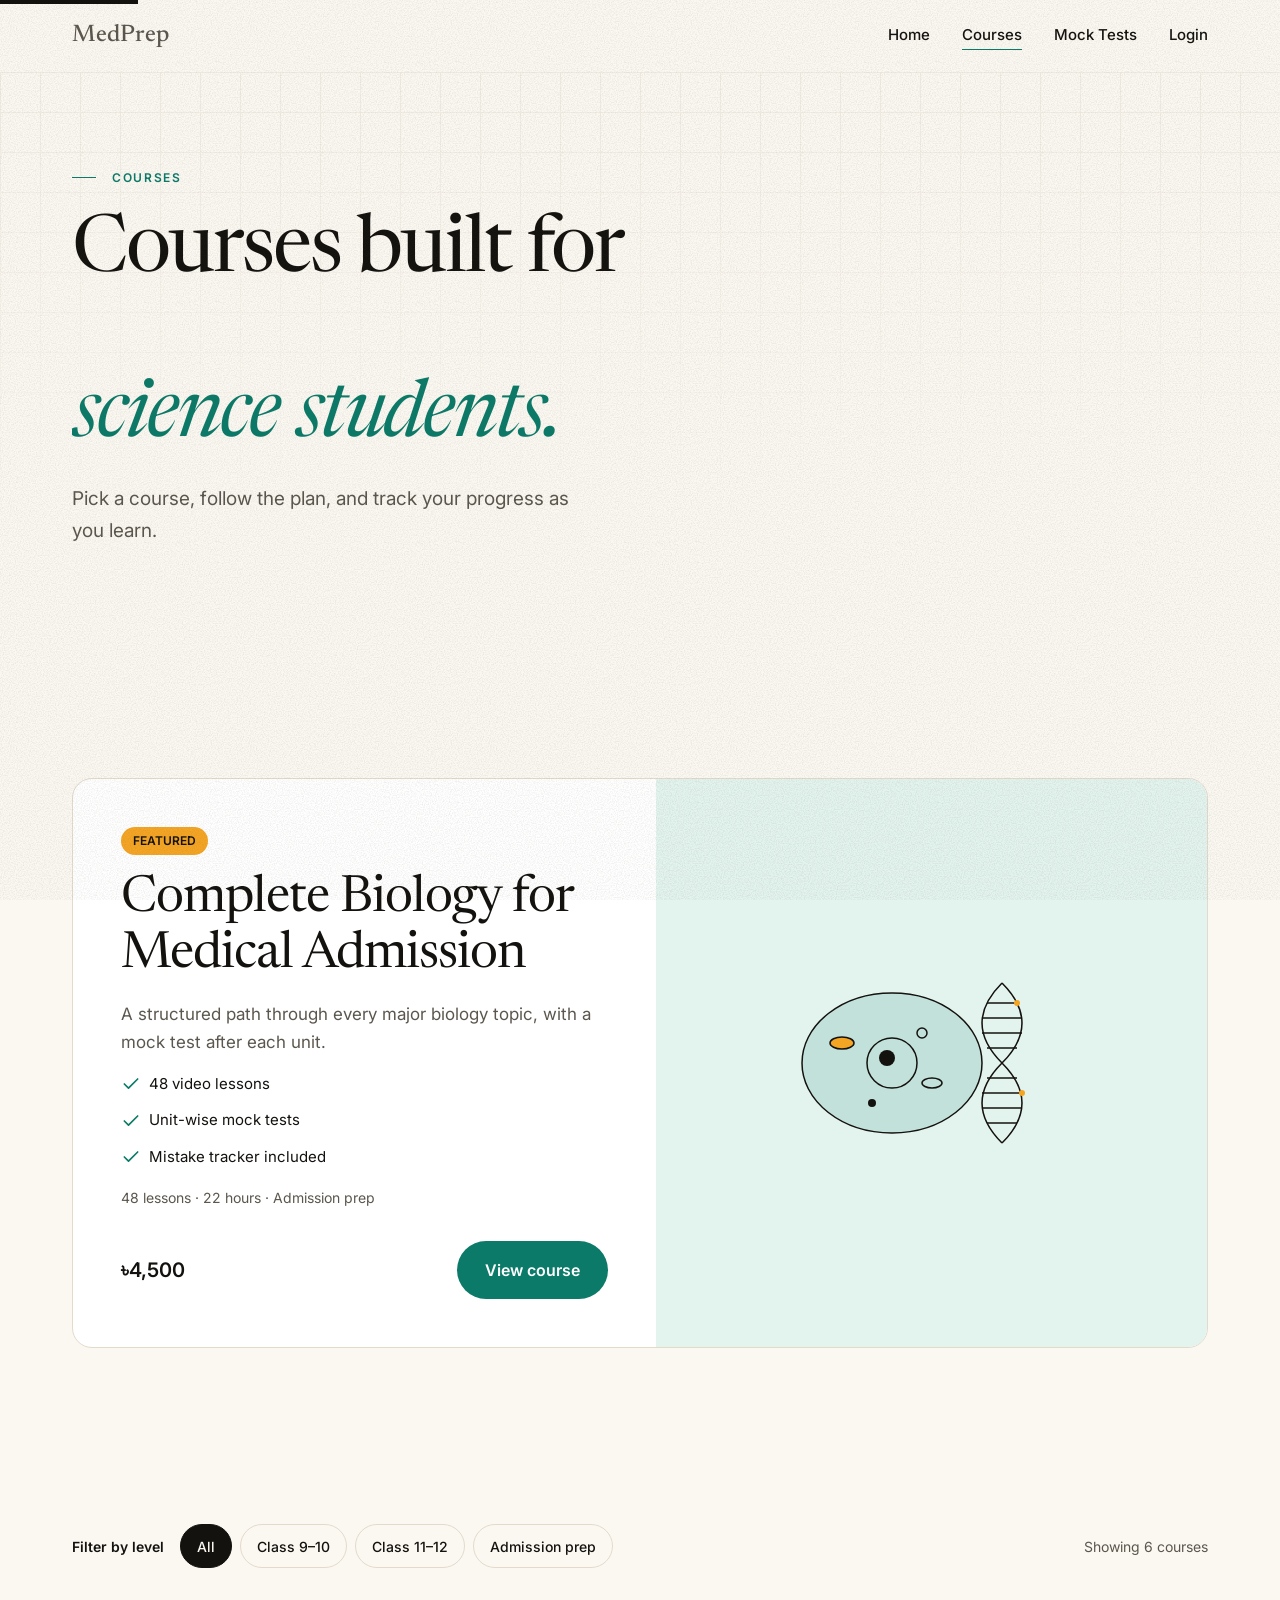
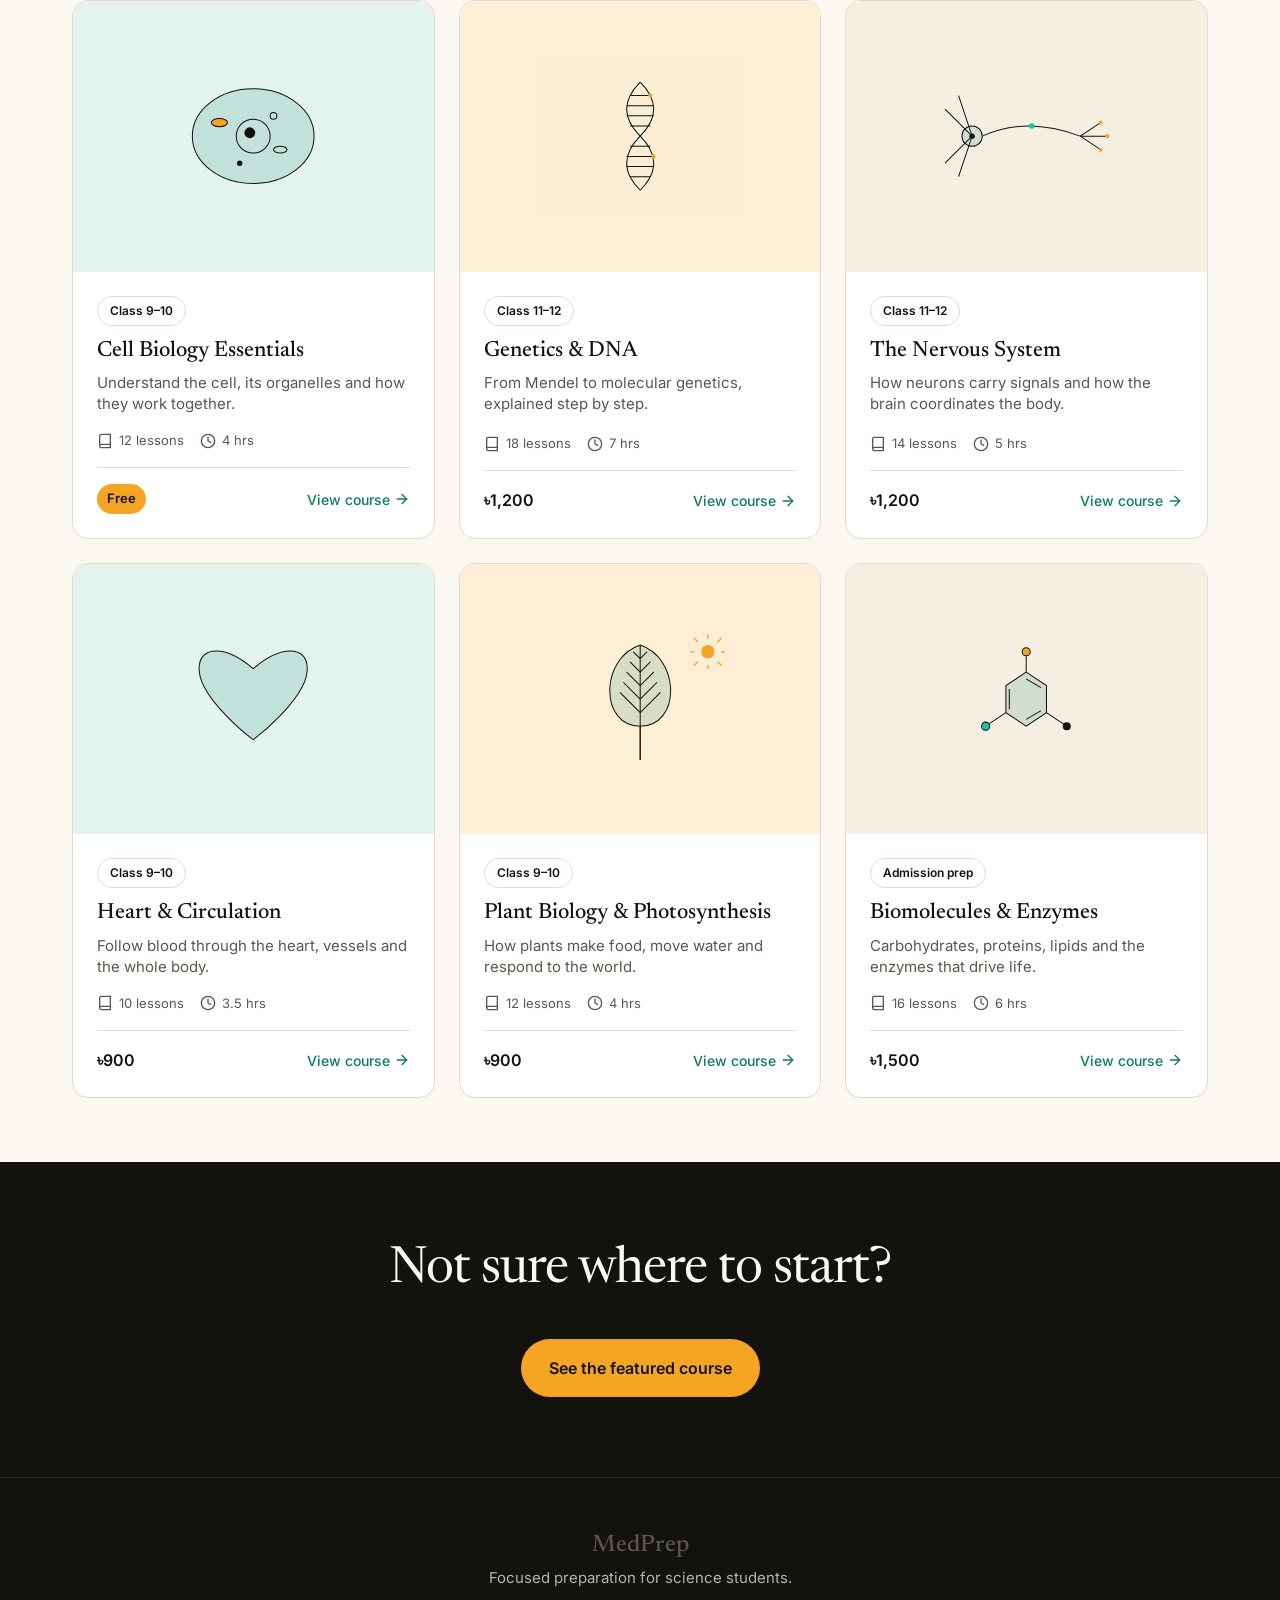
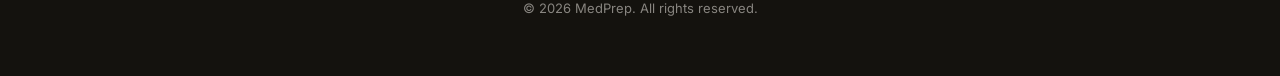
==== courses.html @ 5b4a0140 "Add courses.html with filtering and animated SVGs - Created `courses.html` following the design syst" ====
<!DOCTYPE html>
<html lang="en">
<head>
  <meta charset="UTF-8">
  <meta name="viewport" content="width=device-width, initial-scale=1.0">
  <meta name="theme-color" content="#FBF8F2">
  <title>MedPrep - Courses</title>

  <!-- Preconnect to Google Fonts -->
  <link rel="preconnect" href="https://fonts.googleapis.com">
  <link rel="preconnect" href="https://fonts.gstatic.com" crossorigin>
  <link href="https://fonts.googleapis.com/css2?family=Inter:wght@400;500;600&family=Newsreader:ital,opsz,wght@0,6..72,400;0,6..72,500;1,6..72,400;1,6..72,500&display=swap" rel="stylesheet">

  <link rel="stylesheet" href="style.css">
</head>
<body>
  <!-- Skip to content -->
  <a href="#main-content" class="skip-link">Skip to content</a>

  <!-- Header -->
  <header id="main-header">
    <div class="container header-inner">
      <a href="index.html" class="wordmark" style="text-decoration: none; color: inherit;">MedPrep</a>

      <!-- Mobile menu toggle -->
      <button class="menu-toggle" aria-expanded="false" aria-controls="main-nav" aria-label="Toggle menu">
        <svg xmlns="http://www.w3.org/2000/svg" width="24" height="24" viewBox="0 0 24 24" fill="none" stroke="currentColor" stroke-width="2" stroke-linecap="round" stroke-linejoin="round">
          <line x1="3" y1="12" x2="21" y2="12"></line>
          <line x1="3" y1="6" x2="21" y2="6"></line>
          <line x1="3" y1="18" x2="21" y2="18"></line>
        </svg>
      </button>

      <!-- Navigation -->
      <nav id="main-nav" aria-label="Main Navigation">
        <ul class="nav-links">
          <li><a href="index.html">Home</a></li>
          <li><a href="courses.html" aria-current="page">Courses</a></li>
          <li><a href="#">Mock Tests</a></li>
          <li><a href="#">Login</a></li>
        </ul>
      </nav>
    </div>
  </header>

  <!-- Main Content -->
  <main id="main-content">
    <!-- Page Intro -->
    <section class="page-hero" aria-labelledby="hero-heading">
      <div class="hero-bg" aria-hidden="true"></div>
      <div class="container hero-grid">
        <div class="hero-content">
          <div class="eyebrow hero-fade">Courses</div>
          <h1 id="hero-heading">
            <span class="h1-line-wrapper"><span class="h1-line">Courses built for</span></span><br>
            <span class="h1-line-wrapper">
              <span class="h1-line" style="position: relative;">
                <em>science students.</em>
              </span>
            </span>
          </h1>
          <p class="hero-subline hero-fade" style="max-width: 520px;">
            Pick a course, follow the plan, and track your progress as you learn.
          </p>
        </div>
      </div>
    </section>

    <!-- Featured Course -->
    <section id="featured" aria-labelledby="featured-heading">
      <div class="container reveal" style="--d: 1;">
        <div class="featured-card">
          <div class="featured-text">
            <div class="featured-pill">Featured</div>
            <h2 id="featured-heading">Complete Biology for Medical Admission</h2>
            <p>A structured path through every major biology topic, with a mock test after each unit.</p>
            <ul class="featured-checks">
              <li>
                <svg viewBox="0 0 24 24" fill="none" stroke="currentColor" stroke-width="2" stroke-linecap="round" stroke-linejoin="round" aria-hidden="true"><polyline points="20 6 9 17 4 12"></polyline></svg>
                48 video lessons
              </li>
              <li>
                <svg viewBox="0 0 24 24" fill="none" stroke="currentColor" stroke-width="2" stroke-linecap="round" stroke-linejoin="round" aria-hidden="true"><polyline points="20 6 9 17 4 12"></polyline></svg>
                Unit-wise mock tests
              </li>
              <li>
                <svg viewBox="0 0 24 24" fill="none" stroke="currentColor" stroke-width="2" stroke-linecap="round" stroke-linejoin="round" aria-hidden="true"><polyline points="20 6 9 17 4 12"></polyline></svg>
                Mistake tracker included
              </li>
            </ul>
            <div class="meta-row">48 lessons · 22 hours · Admission prep</div>
            <div class="featured-footer">
              <div class="price">৳4,500</div>
              <a href="#" class="btn btn-primary">View course</a>
            </div>
          </div>
          <div class="featured-illustration" style="background-color: var(--tint-teal);" aria-hidden="true">
            <svg viewBox="0 0 320 240" xmlns="http://www.w3.org/2000/svg" class="ill-featured">
              <!-- Cell (left side) -->
              <g transform="translate(-40, 0)">
                <ellipse cx="160" cy="120" rx="90" ry="70" fill="var(--accent)" fill-opacity="0.15" stroke="var(--ink)" stroke-width="1.5" />
                <circle cx="160" cy="120" r="25" fill="none" stroke="var(--ink)" stroke-width="1.5" />
                <circle cx="155" cy="115" r="8" fill="var(--ink)" />
                <ellipse cx="110" cy="100" rx="12" ry="6" fill="var(--highlight)" stroke="var(--ink)" stroke-width="1.5" class="anim-drift" style="animation-delay: 0s;" />
                <ellipse cx="200" cy="140" rx="10" ry="5" fill="none" stroke="var(--ink)" stroke-width="1.5" class="anim-drift" style="animation-delay: -2s;" />
                <circle cx="140" cy="160" r="4" fill="var(--ink)" class="anim-drift" style="animation-delay: -4s;" />
                <circle cx="190" cy="90" r="5" fill="none" stroke="var(--ink)" stroke-width="1.5" class="anim-drift" style="animation-delay: -1s;" />
              </g>
              <!-- DNA (right side) -->
              <g transform="translate(70, 0)" class="anim-float">
                <path d="M160 40 Q200 80 160 120 T160 200" fill="none" stroke="var(--ink)" stroke-width="1.5" />
                <path d="M160 40 Q120 80 160 120 T160 200" fill="none" stroke="var(--ink)" stroke-width="1.5" />
                <line x1="145" y1="60" x2="175" y2="60" stroke="var(--ink)" stroke-width="1.5" />
                <line x1="140" y1="75" x2="180" y2="75" stroke="var(--ink)" stroke-width="1.5" />
                <line x1="140" y1="90" x2="180" y2="90" stroke="var(--ink)" stroke-width="1.5" />
                <line x1="145" y1="105" x2="175" y2="105" stroke="var(--ink)" stroke-width="1.5" />
                <line x1="145" y1="135" x2="175" y2="135" stroke="var(--ink)" stroke-width="1.5" />
                <line x1="140" y1="150" x2="180" y2="150" stroke="var(--ink)" stroke-width="1.5" />
                <line x1="140" y1="165" x2="180" y2="165" stroke="var(--ink)" stroke-width="1.5" />
                <line x1="145" y1="180" x2="175" y2="180" stroke="var(--ink)" stroke-width="1.5" />
                <circle cx="175" cy="60" r="3" fill="var(--highlight)" />
                <circle cx="180" cy="150" r="3" fill="var(--highlight)" />
              </g>
            </svg>
          </div>
        </div>
      </div>
    </section>

    <!-- Courses List Section -->
    <section class="courses-list">
      <div class="container">
        <div class="filter-row">
          <span class="filter-label" id="filter-label">Filter by level</span>
          <div class="filter-chips" role="group" aria-labelledby="filter-label">
            <button type="button" class="chip" aria-pressed="true" data-filter="all">All</button>
            <button type="button" class="chip" aria-pressed="false" data-filter="Class 9–10">Class 9–10</button>
            <button type="button" class="chip" aria-pressed="false" data-filter="Class 11–12">Class 11–12</button>
            <button type="button" class="chip" aria-pressed="false" data-filter="Admission prep">Admission prep</button>
          </div>
          <div class="filter-count" aria-live="polite">Showing 6 courses</div>
        </div>

        <div class="course-grid">
          <!-- Card 1 -->
          <article class="course-card reveal" style="--d: 1;" data-level="Class 9–10">
            <div class="card-thumb" style="background-color: var(--tint-teal);" aria-hidden="true">
              <svg viewBox="0 0 320 240" xmlns="http://www.w3.org/2000/svg">
                <ellipse cx="160" cy="120" rx="90" ry="70" fill="var(--accent)" fill-opacity="0.15" stroke="var(--ink)" stroke-width="1.5" />
                <circle cx="160" cy="120" r="25" fill="none" stroke="var(--ink)" stroke-width="1.5" />
                <circle cx="155" cy="115" r="8" fill="var(--ink)" />
                <ellipse cx="110" cy="100" rx="12" ry="6" fill="var(--highlight)" stroke="var(--ink)" stroke-width="1.5" class="anim-drift" style="animation-delay: 0s;" />
                <ellipse cx="200" cy="140" rx="10" ry="5" fill="none" stroke="var(--ink)" stroke-width="1.5" class="anim-drift" style="animation-delay: -2s;" />
                <circle cx="140" cy="160" r="4" fill="var(--ink)" class="anim-drift" style="animation-delay: -4s;" />
                <circle cx="190" cy="90" r="5" fill="none" stroke="var(--ink)" stroke-width="1.5" class="anim-drift" style="animation-delay: -1s;" />
              </svg>
            </div>
            <div class="card-content">
              <span class="card-pill">Class 9–10</span>
              <h3 class="card-title"><a href="#" class="stretched-link">Cell Biology Essentials</a></h3>
              <p class="card-desc">Understand the cell, its organelles and how they work together.</p>
              <div class="card-meta">
                <span class="meta-item"><svg width="16" height="16" viewBox="0 0 24 24" fill="none" stroke="currentColor" stroke-width="2" stroke-linecap="round" stroke-linejoin="round"><path d="M4 19.5v-15A2.5 2.5 0 0 1 6.5 2H20v20H6.5a2.5 2.5 0 0 1 0-5H20"/></svg> 12 lessons</span>
                <span class="meta-item"><svg width="16" height="16" viewBox="0 0 24 24" fill="none" stroke="currentColor" stroke-width="2" stroke-linecap="round" stroke-linejoin="round"><circle cx="12" cy="12" r="10"/><polyline points="12 6 12 12 16 14"/></svg> 4 hrs</span>
              </div>
              <div class="card-footer">
                <!-- Prices placeholder -->
                <span class="price-pill">Free</span>
                <span class="view-link">View course <svg width="16" height="16" viewBox="0 0 24 24" fill="none" stroke="currentColor" stroke-width="2" stroke-linecap="round" stroke-linejoin="round"><line x1="5" y1="12" x2="19" y2="12"/><polyline points="12 5 19 12 12 19"/></svg></span>
              </div>
            </div>
          </article>

          <!-- Card 2 -->
          <article class="course-card reveal" style="--d: 2;" data-level="Class 11–12">
            <div class="card-thumb" style="background-color: var(--tint-amber);" aria-hidden="true">
              <svg viewBox="0 0 320 240" xmlns="http://www.w3.org/2000/svg" class="anim-float">
                <path d="M160 40 Q200 80 160 120 T160 200" fill="none" stroke="var(--ink)" stroke-width="1.5" />
                <path d="M160 40 Q120 80 160 120 T160 200" fill="none" stroke="var(--ink)" stroke-width="1.5" />
                <line x1="145" y1="60" x2="175" y2="60" stroke="var(--ink)" stroke-width="1.5" />
                <line x1="140" y1="75" x2="180" y2="75" stroke="var(--ink)" stroke-width="1.5" />
                <line x1="140" y1="90" x2="180" y2="90" stroke="var(--ink)" stroke-width="1.5" />
                <line x1="145" y1="105" x2="175" y2="105" stroke="var(--ink)" stroke-width="1.5" />
                <line x1="145" y1="135" x2="175" y2="135" stroke="var(--ink)" stroke-width="1.5" />
                <line x1="140" y1="150" x2="180" y2="150" stroke="var(--ink)" stroke-width="1.5" />
                <line x1="140" y1="165" x2="180" y2="165" stroke="var(--ink)" stroke-width="1.5" />
                <line x1="145" y1="180" x2="175" y2="180" stroke="var(--ink)" stroke-width="1.5" />
                <circle cx="175" cy="60" r="3" fill="var(--highlight)" />
                <circle cx="180" cy="150" r="3" fill="var(--highlight)" />
                <rect x="0" y="0" width="320" height="240" fill="var(--accent)" fill-opacity="0.15" style="mix-blend-mode: overlay;"/>
              </svg>
            </div>
            <div class="card-content">
              <span class="card-pill">Class 11–12</span>
              <h3 class="card-title"><a href="#" class="stretched-link">Genetics & DNA</a></h3>
              <p class="card-desc">From Mendel to molecular genetics, explained step by step.</p>
              <div class="card-meta">
                <span class="meta-item"><svg width="16" height="16" viewBox="0 0 24 24" fill="none" stroke="currentColor" stroke-width="2" stroke-linecap="round" stroke-linejoin="round"><path d="M4 19.5v-15A2.5 2.5 0 0 1 6.5 2H20v20H6.5a2.5 2.5 0 0 1 0-5H20"/></svg> 18 lessons</span>
                <span class="meta-item"><svg width="16" height="16" viewBox="0 0 24 24" fill="none" stroke="currentColor" stroke-width="2" stroke-linecap="round" stroke-linejoin="round"><circle cx="12" cy="12" r="10"/><polyline points="12 6 12 12 16 14"/></svg> 7 hrs</span>
              </div>
              <div class="card-footer">
                <!-- Prices placeholder -->
                <span class="price">৳1,200</span>
                <span class="view-link">View course <svg width="16" height="16" viewBox="0 0 24 24" fill="none" stroke="currentColor" stroke-width="2" stroke-linecap="round" stroke-linejoin="round"><line x1="5" y1="12" x2="19" y2="12"/><polyline points="12 5 19 12 12 19"/></svg></span>
              </div>
            </div>
          </article>

          <!-- Card 3 -->
          <article class="course-card reveal" style="--d: 3;" data-level="Class 11–12">
            <div class="card-thumb" style="background-color: var(--tint-paper);" aria-hidden="true">
              <svg viewBox="0 0 320 240" xmlns="http://www.w3.org/2000/svg">
                <path d="M80 120 L40 80 M80 120 L40 160 M80 120 L60 60 M80 120 L60 180" stroke="var(--ink)" stroke-width="1.5" />
                <circle cx="80" cy="120" r="15" fill="var(--accent)" fill-opacity="0.15" stroke="var(--ink)" stroke-width="1.5" />
                <circle cx="80" cy="120" r="4" fill="var(--ink)" />
                <path d="M95 120 Q160 90 240 120" fill="none" stroke="var(--ink)" stroke-width="1.5" class="anim-axon-path" id="axon" />
                <circle r="4" fill="var(--accent-bright)">
                  <animateMotion dur="3s" repeatCount="indefinite" path="M95 120 Q160 90 240 120" />
                </circle>
                <path d="M240 120 L270 100 M240 120 L280 120 M240 120 L270 140" stroke="var(--ink)" stroke-width="1.5" />
                <circle cx="270" cy="100" r="3" fill="var(--highlight)" />
                <circle cx="280" cy="120" r="3" fill="var(--highlight)" />
                <circle cx="270" cy="140" r="3" fill="var(--highlight)" />
              </svg>
            </div>
            <div class="card-content">
              <span class="card-pill">Class 11–12</span>
              <h3 class="card-title"><a href="#" class="stretched-link">The Nervous System</a></h3>
              <p class="card-desc">How neurons carry signals and how the brain coordinates the body.</p>
              <div class="card-meta">
                <span class="meta-item"><svg width="16" height="16" viewBox="0 0 24 24" fill="none" stroke="currentColor" stroke-width="2" stroke-linecap="round" stroke-linejoin="round"><path d="M4 19.5v-15A2.5 2.5 0 0 1 6.5 2H20v20H6.5a2.5 2.5 0 0 1 0-5H20"/></svg> 14 lessons</span>
                <span class="meta-item"><svg width="16" height="16" viewBox="0 0 24 24" fill="none" stroke="currentColor" stroke-width="2" stroke-linecap="round" stroke-linejoin="round"><circle cx="12" cy="12" r="10"/><polyline points="12 6 12 12 16 14"/></svg> 5 hrs</span>
              </div>
              <div class="card-footer">
                <!-- Prices placeholder -->
                <span class="price">৳1,200</span>
                <span class="view-link">View course <svg width="16" height="16" viewBox="0 0 24 24" fill="none" stroke="currentColor" stroke-width="2" stroke-linecap="round" stroke-linejoin="round"><line x1="5" y1="12" x2="19" y2="12"/><polyline points="12 5 19 12 12 19"/></svg></span>
              </div>
            </div>
          </article>

          <!-- Card 4 -->
          <article class="course-card reveal" style="--d: 4;" data-level="Class 9–10">
            <div class="card-thumb" style="background-color: var(--tint-teal);" aria-hidden="true">
              <svg viewBox="0 0 320 240" xmlns="http://www.w3.org/2000/svg">
                <path d="M160 180 C 160 180, 80 120, 80 75 C 80 40, 120 40, 160 75 C 200 40, 240 40, 240 75 C 240 120, 160 180, 160 180 Z" fill="var(--accent)" fill-opacity="0.15" stroke="var(--ink)" stroke-width="1.5" />
                <path d="M60 120 L110 120 L130 60 L180 160 L210 120 L260 120" fill="none" stroke="var(--highlight)" stroke-width="1.5" class="anim-ecg" stroke-linecap="round" stroke-linejoin="round" />
              </svg>
            </div>
            <div class="card-content">
              <span class="card-pill">Class 9–10</span>
              <h3 class="card-title"><a href="#" class="stretched-link">Heart & Circulation</a></h3>
              <p class="card-desc">Follow blood through the heart, vessels and the whole body.</p>
              <div class="card-meta">
                <span class="meta-item"><svg width="16" height="16" viewBox="0 0 24 24" fill="none" stroke="currentColor" stroke-width="2" stroke-linecap="round" stroke-linejoin="round"><path d="M4 19.5v-15A2.5 2.5 0 0 1 6.5 2H20v20H6.5a2.5 2.5 0 0 1 0-5H20"/></svg> 10 lessons</span>
                <span class="meta-item"><svg width="16" height="16" viewBox="0 0 24 24" fill="none" stroke="currentColor" stroke-width="2" stroke-linecap="round" stroke-linejoin="round"><circle cx="12" cy="12" r="10"/><polyline points="12 6 12 12 16 14"/></svg> 3.5 hrs</span>
              </div>
              <div class="card-footer">
                <!-- Prices placeholder -->
                <span class="price">৳900</span>
                <span class="view-link">View course <svg width="16" height="16" viewBox="0 0 24 24" fill="none" stroke="currentColor" stroke-width="2" stroke-linecap="round" stroke-linejoin="round"><line x1="5" y1="12" x2="19" y2="12"/><polyline points="12 5 19 12 12 19"/></svg></span>
              </div>
            </div>
          </article>

          <!-- Card 5 -->
          <article class="course-card reveal" style="--d: 5;" data-level="Class 9–10">
            <div class="card-thumb" style="background-color: var(--tint-amber);" aria-hidden="true">
              <svg viewBox="0 0 320 240" xmlns="http://www.w3.org/2000/svg">
                <path d="M160 210 Q 160 180, 160 160 C 100 160, 100 60, 160 40 C 220 60, 220 160, 160 160" fill="var(--accent)" fill-opacity="0.15" stroke="var(--ink)" stroke-width="1.5" />
                <path d="M160 210 L160 40" stroke="var(--ink)" stroke-width="1.5" />
                <!-- 5 pairs of side veins -->
                <path d="M160 140 L130 110 M160 140 L190 110" stroke="var(--ink)" stroke-width="1.5" />
                <path d="M160 120 L135 95 M160 120 L185 95" stroke="var(--ink)" stroke-width="1.5" />
                <path d="M160 100 L140 80 M160 100 L180 80" stroke="var(--ink)" stroke-width="1.5" />
                <path d="M160 80 L145 65 M160 80 L175 65" stroke="var(--ink)" stroke-width="1.5" />
                <path d="M160 60 L150 50 M160 60 L170 50" stroke="var(--ink)" stroke-width="1.5" />

                <g class="anim-sun">
                  <circle cx="260" cy="50" r="10" fill="var(--highlight)" />
                  <path d="M260 30 L260 25 M260 70 L260 75 M240 50 L235 50 M280 50 L285 50 M245 35 L240 30 M275 65 L280 70 M245 65 L240 70 M275 35 L280 30" stroke="var(--highlight)" stroke-width="2" stroke-linecap="round" />
                </g>
              </svg>
            </div>
            <div class="card-content">
              <span class="card-pill">Class 9–10</span>
              <h3 class="card-title"><a href="#" class="stretched-link">Plant Biology & Photosynthesis</a></h3>
              <p class="card-desc">How plants make food, move water and respond to the world.</p>
              <div class="card-meta">
                <span class="meta-item"><svg width="16" height="16" viewBox="0 0 24 24" fill="none" stroke="currentColor" stroke-width="2" stroke-linecap="round" stroke-linejoin="round"><path d="M4 19.5v-15A2.5 2.5 0 0 1 6.5 2H20v20H6.5a2.5 2.5 0 0 1 0-5H20"/></svg> 12 lessons</span>
                <span class="meta-item"><svg width="16" height="16" viewBox="0 0 24 24" fill="none" stroke="currentColor" stroke-width="2" stroke-linecap="round" stroke-linejoin="round"><circle cx="12" cy="12" r="10"/><polyline points="12 6 12 12 16 14"/></svg> 4 hrs</span>
              </div>
              <div class="card-footer">
                <!-- Prices placeholder -->
                <span class="price">৳900</span>
                <span class="view-link">View course <svg width="16" height="16" viewBox="0 0 24 24" fill="none" stroke="currentColor" stroke-width="2" stroke-linecap="round" stroke-linejoin="round"><line x1="5" y1="12" x2="19" y2="12"/><polyline points="12 5 19 12 12 19"/></svg></span>
              </div>
            </div>
          </article>

          <!-- Card 6 -->
          <article class="course-card reveal" style="--d: 6;" data-level="Admission prep">
            <div class="card-thumb" style="background-color: var(--tint-paper);" aria-hidden="true">
              <svg viewBox="0 0 320 240" xmlns="http://www.w3.org/2000/svg">
                <!-- Hexagon -->
                <polygon points="160,80 190,100 190,140 160,160 130,140 130,100" fill="var(--accent)" fill-opacity="0.15" stroke="var(--ink)" stroke-width="1.5" />
                <line x1="135" y1="105" x2="135" y2="135" stroke="var(--ink)" stroke-width="1.5" />
                <line x1="160" y1="150" x2="182" y2="137" stroke="var(--ink)" stroke-width="1.5" />
                <line x1="160" y1="90" x2="182" y2="103" stroke="var(--ink)" stroke-width="1.5" />

                <!-- Bobbing atoms -->
                <g class="anim-bob" style="animation-delay: 0s;">
                  <line x1="160" y1="80" x2="160" y2="50" stroke="var(--ink)" stroke-width="1.5" />
                  <circle cx="160" cy="50" r="6" fill="var(--highlight)" stroke="var(--ink)" stroke-width="1.5" />
                </g>
                <g class="anim-bob" style="animation-delay: -1.3s;">
                  <line x1="130" y1="140" x2="100" y2="160" stroke="var(--ink)" stroke-width="1.5" />
                  <circle cx="100" cy="160" r="6" fill="var(--accent-bright)" stroke="var(--ink)" stroke-width="1.5" />
                </g>
                <g class="anim-bob" style="animation-delay: -2.6s;">
                  <line x1="190" y1="140" x2="220" y2="160" stroke="var(--ink)" stroke-width="1.5" />
                  <circle cx="220" cy="160" r="6" fill="var(--ink)" />
                </g>
              </svg>
            </div>
            <div class="card-content">
              <span class="card-pill">Admission prep</span>
              <h3 class="card-title"><a href="#" class="stretched-link">Biomolecules & Enzymes</a></h3>
              <p class="card-desc">Carbohydrates, proteins, lipids and the enzymes that drive life.</p>
              <div class="card-meta">
                <span class="meta-item"><svg width="16" height="16" viewBox="0 0 24 24" fill="none" stroke="currentColor" stroke-width="2" stroke-linecap="round" stroke-linejoin="round"><path d="M4 19.5v-15A2.5 2.5 0 0 1 6.5 2H20v20H6.5a2.5 2.5 0 0 1 0-5H20"/></svg> 16 lessons</span>
                <span class="meta-item"><svg width="16" height="16" viewBox="0 0 24 24" fill="none" stroke="currentColor" stroke-width="2" stroke-linecap="round" stroke-linejoin="round"><circle cx="12" cy="12" r="10"/><polyline points="12 6 12 12 16 14"/></svg> 6 hrs</span>
              </div>
              <div class="card-footer">
                <!-- Prices placeholder -->
                <span class="price">৳1,500</span>
                <span class="view-link">View course <svg width="16" height="16" viewBox="0 0 24 24" fill="none" stroke="currentColor" stroke-width="2" stroke-linecap="round" stroke-linejoin="round"><line x1="5" y1="12" x2="19" y2="12"/><polyline points="12 5 19 12 12 19"/></svg></span>
              </div>
            </div>
          </article>
        </div>
      </div>
    </section>

    <!-- CTA Band -->
    <section class="cta-band" aria-labelledby="cta-heading">
      <div class="container reveal">
        <h2 id="cta-heading">Not sure where to start?</h2>
        <a href="#featured" class="btn btn-highlight">
          See the featured course
        </a>
      </div>
    </section>
  </main>

  <!-- Footer -->
  <footer>
    <div class="container">
      <a href="index.html" class="wordmark" style="text-decoration: none; color: inherit;">MedPrep</a>
      <p>Focused preparation for science students.</p>
      <p class="copyright">© 2026 MedPrep. All rights reserved.</p>
    </div>
  </footer>

  <script src="script.js"></script>
</body>
</html>
---- style.css ----
/*
  DESIGN TOKENS
  --ivory: #FBF8F2 (page background)
  --paper: #F4EEE3 (alternate section background)
  --ink: #14120E (main text, dark sections)
  --muted: #5B574E (body text)
  --line: #E3DACB (hairlines, borders)
  --accent: #0B7A68 (buttons, links, italic headline words)
  --accent-dark: #095F51 (button hover)
  --accent-bright: #19C3A3 (decorative shapes only, never text)
  --highlight: #F5A524 (amber: underline stroke, small accents, button on dark background)
  --white: #FFFFFF (card backgrounds)
  --tint-teal: #E3F3EE;
  --tint-amber: #FCEFD6;
  --tint-paper: #F4EEE3;
*/

:root {
  --ivory: #FBF8F2;
  --paper: #F4EEE3;
  --ink: #14120E;
  --muted: #5B574E;
  --line: #E3DACB;
  --accent: #0B7A68;
  --accent-dark: #095F51;
  --accent-bright: #19C3A3;
  --highlight: #F5A524;
  --white: #FFFFFF;
  --tint-teal: #E3F3EE;
  --tint-amber: #FCEFD6;
  --tint-paper: #F4EEE3;
}

/* RESETS */
*, *::before, *::after {
  box-sizing: border-box;
}

html {
  scroll-behavior: smooth;
}

body, h1, h2, h3, h4, p, ul, li, figure, figcaption, blockquote, dl, dd {
  margin: 0;
  padding: 0;
}

body {
  font-family: 'Inter', system-ui, sans-serif;
  font-size: 17px;
  line-height: 1.65;
  color: var(--muted);
  background-color: var(--ivory);
  position: relative;
  overflow-x: hidden;
  -webkit-font-smoothing: antialiased;
  -moz-osx-font-smoothing: grayscale;
}

/* PAPER GRAIN */
body::before {
  content: "";
  position: fixed;
  inset: 0;
  pointer-events: none;
  z-index: 100;
  opacity: 0.18;
  background-size: 240px 240px;
  background-image: url("data:image/svg+xml,%3Csvg xmlns='http://www.w3.org/2000/svg' width='240' height='240'%3E%3Cfilter id='n'%3E%3CfeTurbulence type='fractalNoise' baseFrequency='0.85' numOctaves='2' stitchTiles='stitch'/%3E%3CfeColorMatrix values='0 0 0 0 0.08 0 0 0 0 0.07 0 0 0 0 0.05 1.2 0 0 0 -0.45'/%3E%3C/filter%3E%3Crect width='100%25' height='100%25' filter='url(%23n)'/%3E%3C/svg%3E");
}

/* TYPOGRAPHY */
h1, h2, h3, h4 {
  font-family: 'Newsreader', Georgia, serif;
  color: var(--ink);
  margin: 0;
}

h1 {
  font-size: clamp(2.4rem, 9vw, 3.2rem); /* Mobile overridden below for desktop */
  line-height: 1.04;
  font-weight: 400;
  letter-spacing: -0.025em;
}

@media (min-width: 768px) {
  h1 {
    font-size: clamp(2.75rem, 6.2vw, 5.25rem);
  }
}

h2 {
  font-size: clamp(2rem, 4vw, 3.25rem);
  line-height: 1.1;
  font-weight: 400;
  letter-spacing: -0.02em;
}

h3 {
  font-size: 1.5rem;
  font-weight: 500;
  line-height: 1.3;
}

h1 em, h2 em, h3 em {
  font-style: italic;
  font-weight: 400;
  color: var(--accent);
}

.eyebrow {
  font-family: 'Inter', system-ui, sans-serif;
  font-weight: 600;
  font-size: 12px;
  text-transform: uppercase;
  letter-spacing: 0.14em;
  color: var(--accent);
  display: flex;
  align-items: center;
  gap: 16px;
  margin-bottom: 24px;
}

.eyebrow::before {
  content: "";
  display: block;
  width: 24px;
  height: 1px;
  background-color: var(--accent);
}

a {
  color: var(--ink);
  text-decoration: none;
}

ul {
  list-style: none;
}

/* FOCUS */
:focus-visible {
  outline: 2px solid var(--accent);
  outline-offset: 3px;
}

/* LAYOUT */
.container {
  max-width: 1200px;
  margin: 0 auto;
  padding: 0 20px;
}

@media (min-width: 768px) {
  .container {
    padding: 0 32px;
  }
}

section {
  padding: 64px 0;
  position: relative;
}

@media (min-width: 1024px) {
  section {
    padding: 112px 0;
  }
}

/* SKIP LINK */
.skip-link {
  position: absolute;
  top: -40px;
  left: 0;
  background: var(--ink);
  color: var(--ivory);
  padding: 8px;
  z-index: 1000;
}

.skip-link:focus {
  top: 0;
}

/* BUTTONS */
.btn {
  display: inline-flex;
  align-items: center;
  justify-content: center;
  gap: 8px;
  border-radius: 999px;
  padding: 16px 28px;
  font-family: 'Inter', system-ui, sans-serif;
  font-weight: 600;
  font-size: 16px;
  border: none;
  cursor: pointer;
  transition: all 0.3s cubic-bezier(0.22, 1, 0.36, 1);
  min-height: 44px;
  text-decoration: none;
}

.btn-primary {
  background-color: var(--accent);
  color: var(--white);
}

.btn-primary:hover {
  background-color: var(--accent-dark);
  transform: translateY(-1px);
  box-shadow: 0 8px 24px rgba(11, 122, 104, 0.25);
}

.btn-primary:hover svg {
  transform: translateX(4px);
}

.btn-primary:active {
  transform: scale(0.98);
}

.btn-primary svg {
  transition: transform 0.3s cubic-bezier(0.22, 1, 0.36, 1);
}

.btn-highlight {
  background-color: var(--highlight);
  color: var(--ink);
}

.btn-highlight:hover {
  transform: translateY(-1px);
  box-shadow: 0 8px 24px rgba(245, 165, 36, 0.25);
}

.btn-highlight:active {
  transform: scale(0.98);
}

.link-quiet {
  font-family: 'Inter', system-ui, sans-serif;
  font-weight: 500;
  font-size: 16px;
  color: var(--ink);
  text-decoration: none;
  min-height: 44px;
  display: inline-flex;
  align-items: center;
  transition: color 0.3s;
}

.link-quiet:hover {
  text-decoration: underline;
}

/* HEADER */
header {
  position: sticky;
  top: 0;
  z-index: 50;
  height: 72px;
  display: flex;
  align-items: center;
  transition: background-color 0.3s, border-bottom 0.3s, backdrop-filter 0.3s;
  border-bottom: 1px solid transparent;
}

header.scrolled {
  background-color: rgba(251, 248, 242, 0.85);
  backdrop-filter: blur(10px);
  border-bottom: 1px solid var(--line);
}

.header-inner {
  display: flex;
  justify-content: space-between;
  align-items: center;
  width: 100%;
}

.wordmark {
  font-family: 'Newsreader', Georgia, serif;
  font-weight: 500;
  font-size: 1.5rem;
  color: var(--ink);
}

.nav-links {
  display: flex;
  gap: 32px;
  align-items: center;
}

.nav-links a {
  font-family: 'Inter', system-ui, sans-serif;
  font-weight: 500;
  font-size: 15px;
  color: var(--ink);
  position: relative;
  min-height: 44px;
  display: inline-flex;
  align-items: center;
}

.nav-links a::after {
  content: "";
  position: absolute;
  bottom: 8px;
  left: 0;
  width: 0;
  height: 1px;
  background-color: var(--accent);
  transition: width 250ms cubic-bezier(0.22, 1, 0.36, 1);
}

.nav-links a:hover::after {
  width: 100%;
}

.menu-toggle {
  display: none;
  background: none;
  border: none;
  cursor: pointer;
  min-width: 44px;
  min-height: 44px;
  padding: 0;
  color: var(--ink);
}

/* MOBILE NAV */
@media (max-width: 767px) {
  .nav-links {
    position: fixed;
    top: 72px;
    left: 0;
    width: 100%;
    background-color: var(--ivory);
    flex-direction: column;
    padding: 32px 20px;
    gap: 24px;
    border-bottom: 1px solid var(--line);
    transform: translateY(-100%);
    opacity: 0;
    visibility: hidden;
    transition: all 0.4s cubic-bezier(0.22, 1, 0.36, 1);
    z-index: 40;
  }

  .nav-open .nav-links {
    transform: translateY(0);
    opacity: 1;
    visibility: visible;
  }

  .menu-toggle {
    display: flex;
    align-items: center;
    justify-content: center;
  }
}

/* HERO */
.hero {
  min-height: 88vh;
  display: flex;
  align-items: center;
  padding-top: 64px;
  padding-bottom: 64px;
}

.hero-bg {
  position: absolute;
  inset: 0;
  z-index: -1;
  background-image:
    linear-gradient(to right, var(--line) 1px, transparent 1px),
    linear-gradient(to bottom, var(--line) 1px, transparent 1px);
  background-size: 48px 48px;
  mask-image: radial-gradient(ellipse 70% 60% at 50% 40%, #000 30%, transparent 75%);
  -webkit-mask-image: radial-gradient(ellipse 70% 60% at 50% 40%, #000 30%, transparent 75%);
}

.hero-grid {
  display: grid;
  grid-template-columns: 1fr;
  gap: 64px;
  align-items: center;
}

@media (min-width: 1024px) {
  .hero-grid {
    grid-template-columns: 7fr 5fr;
    gap: 32px;
  }
}

.hero-content {
  position: relative;
  z-index: 1;
}

.h1-line-wrapper {
  overflow: hidden;
  display: block;
}

.h1-line {
  display: inline-block;
}

.wavy-underline {
  position: absolute;
  bottom: -4px;
  right: 0;
  width: 60%;
}

.wavy-path {
  stroke-dasharray: 400;
  stroke-dashoffset: 400;
}

.hero-subline {
  font-size: 19px;
  max-width: 520px;
  margin-top: 24px;
  margin-bottom: 40px;
}

.hero-actions {
  display: flex;
  align-items: center;
  gap: 24px;
  flex-wrap: wrap;
}

.orbit-wrapper {
  width: 100%;
  max-width: 240px;
  margin: 0 auto;
  display: flex;
  justify-content: center;
  align-items: center;
}

@media (min-width: 1024px) {
  .orbit-wrapper {
    max-width: 440px;
  }
}

.orbit-svg {
  width: 100%;
  height: auto;
  animation: rotateOrbit 60s linear infinite;
}

@keyframes rotateOrbit {
  0% { transform: rotate(0deg); }
  100% { transform: rotate(360deg); }
}

/* FEATURES */
.features {
  background-color: var(--ivory);
}

.features-header {
  margin-bottom: 64px;
}

.features-grid {
  display: grid;
  grid-template-columns: 1fr;
  gap: 16px;
}

@media (min-width: 768px) {
  .features-grid {
    grid-template-columns: repeat(2, 1fr);
  }
}

@media (min-width: 1024px) {
  .features-grid {
    grid-template-columns: repeat(3, 1fr);
    gap: 32px;
  }
}

.feature-card {
  background-color: var(--white);
  border: 1px solid var(--line);
  border-radius: 16px;
  padding: 32px;
  position: relative;
  transition: transform 0.3s cubic-bezier(0.22, 1, 0.36, 1),
              border-color 0.3s cubic-bezier(0.22, 1, 0.36, 1),
              box-shadow 0.3s cubic-bezier(0.22, 1, 0.36, 1);
}

.feature-card:hover {
  transform: translateY(-4px);
  border-color: var(--accent);
  box-shadow: 0 16px 40px rgba(20, 18, 14, 0.08);
}

.feature-number {
  position: absolute;
  top: 32px;
  right: 32px;
  font-family: 'Inter', system-ui, sans-serif;
  font-weight: 600;
  font-size: 12px;
  color: var(--muted);
}

.feature-icon {
  margin-bottom: 24px;
  width: 48px;
  height: 48px;
}

.feature-card h3 {
  margin-bottom: 12px;
}

/* HOW IT WORKS */
.how-it-works {
  background-color: var(--paper);
}

.steps-container {
  position: relative;
  margin-top: 64px;
}

.steps-line {
  display: none;
}

@media (min-width: 1024px) {
  .steps-line {
    display: block;
    position: absolute;
    top: 28px;
    left: 10%;
    right: 10%;
    height: 1px;
    border-top: 1px dashed var(--line);
    z-index: 0;
  }
}

.steps-grid {
  display: grid;
  grid-template-columns: 1fr;
  gap: 16px;
  position: relative;
  z-index: 1;
}

@media (min-width: 768px) {
  .steps-grid {
    grid-template-columns: repeat(3, 1fr);
    gap: 32px;
  }
}

.step {
  padding: 0;
}

@media (max-width: 767px) {
  .step {
    padding: 16px;
    background: var(--white);
    border: 1px solid var(--line);
    border-radius: 16px;
  }
}

.step-number {
  font-family: 'Newsreader', Georgia, serif;
  font-weight: 400;
  font-size: 3.5rem;
  color: var(--accent);
  line-height: 1;
  margin-bottom: 16px;
  display: inline-block;
  background-color: var(--paper);
  padding-right: 16px;
}

@media (max-width: 767px) {
  .step-number {
    background-color: var(--white);
  }
}

.step h3 {
  margin-bottom: 8px;
}

/* CTA BAND */
.cta-band {
  background-color: var(--ink);
  color: var(--ivory);
  text-align: center;
  padding: 80px 0;
}

.cta-band h2 {
  color: var(--ivory);
  margin-bottom: 40px;
}

/* FOOTER */
footer {
  background-color: var(--ink);
  border-top: 1px solid rgba(255, 255, 255, 0.12);
  padding: 48px 0;
  text-align: center;
}

footer .wordmark {
  color: var(--ivory);
  margin-bottom: 16px;
}

footer p {
  color: rgba(251, 248, 242, 0.7); /* muted ivory */
  font-size: 15px;
  margin-bottom: 8px;
}

footer .copyright {
  font-size: 13px;
  color: rgba(251, 248, 242, 0.5);
}

/* ICONS ANIMATIONS */
@keyframes slideMagnifier {
  0% { transform: translateX(-4px); }
  100% { transform: translateX(4px); }
}

.magnifier-glass {
  animation: slideMagnifier 4s ease-in-out alternate infinite;
}

@keyframes spinClock {
  0% { transform: rotate(0deg); }
  100% { transform: rotate(360deg); }
}

.clock-hand {
  transform-origin: 24px 24px;
  animation: spinClock 12s linear infinite;
}

/* INITIAL STATES & REVEAL ANIMATIONS (ONLY WHEN JS IS ACTIVE) */
html.js .hero .h1-line,
html.js .page-hero .h1-line {
  transform: translateY(105%);
}

html.js .hero .hero-fade,
html.js .page-hero .hero-fade {
  opacity: 0;
  transform: translateY(24px);
}

html.js .reveal {
  opacity: 0;
  transform: translateY(24px);
  transition: opacity 700ms cubic-bezier(0.22, 1, 0.36, 1),
              transform 700ms cubic-bezier(0.22, 1, 0.36, 1);
  transition-delay: calc(var(--d, 0) * 100ms);
}

html.js .reveal.is-revealed {
  opacity: 1;
  transform: translateY(0);
}

html.js .is-revealed .tick-path {
  animation: drawPath 0.6s cubic-bezier(0.22, 1, 0.36, 1) forwards;
}

@keyframes drawPath {
  to { stroke-dashoffset: 0; }
}

/* PREFERS REDUCED MOTION */
@media (prefers-reduced-motion: reduce) {
  *, *::before, *::after, html.js .hero .h1-line, html.js .page-hero .h1-line, html.js .hero .hero-fade, html.js .page-hero .hero-fade, html.js .reveal, html.js .reveal.is-revealed {
    animation-duration: 0.01ms !important;
    animation-iteration-count: 1 !important;
    transition-duration: 0.01ms !important;
    scroll-behavior: auto !important;
    transform: none !important;
    opacity: 1 !important;
    stroke-dashoffset: 0 !important;
  }
}

/* ==========================================================================
   COURSES PAGE STYLES
   ========================================================================== */

/* Active nav link */
.nav-links a[aria-current="page"]::after {
  width: 100%;
}

/* Page Intro (.page-hero) */
.page-hero {
  position: relative;
  padding: 96px 0 48px;
  overflow: hidden;
}
@media (max-width: 768px) {
  .page-hero {
    padding: 64px 0 32px;
  }
}
.page-hero .hero-grid {
  display: block; /* Override existing hero-grid if any */
}
.page-hero .hero-bg {
  position: absolute;
  top: 0;
  left: 0;
  width: 100%;
  height: 100%;
  background-image:
    linear-gradient(to right, var(--line) 1px, transparent 1px),
    linear-gradient(to bottom, var(--line) 1px, transparent 1px);
  background-size: 40px 40px;
  mask-image: linear-gradient(to bottom, rgba(0,0,0,0.4) 0%, transparent 80%);
  -webkit-mask-image: linear-gradient(to bottom, rgba(0,0,0,0.4) 0%, transparent 80%);
  z-index: -1;
  pointer-events: none;
}

/* Featured Course */
.featured-card {
  display: flex;
  flex-direction: column;
  background-color: var(--white);
  border: 1px solid var(--line);
  border-radius: 20px;
  overflow: hidden;
  margin-top: 32px;
}
@media (min-width: 1024px) {
  .featured-card {
    flex-direction: row;
  }
  .featured-text, .featured-illustration {
    flex: 1;
  }
}
.featured-text {
  padding: 32px;
  display: flex;
  flex-direction: column;
  gap: 16px;
}
@media (min-width: 1024px) {
  .featured-text {
    padding: 48px;
  }
}
.featured-pill {
  display: inline-block;
  align-self: flex-start;
  background-color: var(--highlight);
  color: var(--ink);
  font-family: 'Inter', sans-serif;
  font-weight: 600;
  font-size: 12px;
  text-transform: uppercase;
  padding: 4px 12px;
  border-radius: 999px;
}
.featured-text h2 {
  margin: 0;
}
.featured-text p {
  margin: 0;
}
.featured-checks {
  list-style: none;
  padding: 0;
  margin: 0;
  display: flex;
  flex-direction: column;
  gap: 12px;
}
.featured-checks li {
  display: flex;
  align-items: center;
  gap: 8px;
  font-family: 'Inter', sans-serif;
  font-size: 15px;
  color: var(--ink);
}
.featured-checks svg {
  width: 20px;
  height: 20px;
  color: var(--accent);
}
.meta-row {
  font-size: 14px;
  color: var(--muted);
}
.featured-footer {
  display: flex;
  justify-content: space-between;
  align-items: center;
  margin-top: 16px;
}
.featured-footer .price {
  font-family: 'Inter', sans-serif;
  font-weight: 600;
  font-size: 1.25rem;
  color: var(--ink);
}
.featured-illustration {
  display: flex;
  align-items: center;
  justify-content: center;
  padding: 32px;
}
@media (max-width: 1023px) {
  .featured-illustration {
    order: -1;
  }
}
.ill-featured {
  width: 100%;
  max-width: 320px;
  height: auto;
}

/* Filter Row */
.courses-list {
  padding: 64px 0;
  background-color: var(--ivory);
}
.filter-row {
  display: flex;
  align-items: center;
  flex-wrap: wrap;
  gap: 16px;
  margin-bottom: 32px;
}
.filter-label {
  font-family: 'Inter', sans-serif;
  font-weight: 600;
  font-size: 14px;
  color: var(--ink);
}
.filter-chips {
  display: flex;
  gap: 8px;
  overflow-x: auto;
  scrollbar-width: none; /* Firefox */
  -ms-overflow-style: none;  /* IE and Edge */
}
.filter-chips::-webkit-scrollbar {
  display: none; /* Chrome, Safari, Opera */
}
.chip {
  background: transparent;
  border: 1px solid var(--line);
  color: var(--ink);
  font-family: 'Inter', sans-serif;
  font-size: 14px;
  font-weight: 500;
  padding: 0 16px;
  border-radius: 999px;
  min-height: 44px;
  cursor: pointer;
  white-space: nowrap;
  transition: all 0.2s ease;
}
.chip:hover {
  border-color: var(--accent);
}
.chip[aria-pressed="true"] {
  background-color: var(--ink);
  color: var(--ivory);
  border-color: var(--ink);
}
.chip:focus-visible {
  outline: 2px solid var(--accent);
  outline-offset: 3px;
}
.filter-count {
  margin-left: auto;
  font-size: 14px;
  color: var(--muted);
}
@media (max-width: 640px) {
  .filter-count {
    width: 100%;
    margin-left: 0;
  }
}

/* Course Grid */
.course-grid {
  display: grid;
  grid-template-columns: 1fr;
  gap: 24px;
}
@media (min-width: 640px) {
  .course-grid {
    grid-template-columns: repeat(2, 1fr);
  }
}
@media (min-width: 1024px) {
  .course-grid {
    grid-template-columns: repeat(3, 1fr);
  }
}

/* Course Card */
.course-card {
  position: relative;
  background-color: var(--white);
  border: 1px solid var(--line);
  border-radius: 16px;
  overflow: hidden;
  display: flex;
  flex-direction: column;
  transition: transform 0.3s ease, box-shadow 0.3s ease;
}
.course-card:focus-within {
  outline: 2px solid var(--accent);
  outline-offset: 3px;
}
.card-thumb {
  aspect-ratio: 4/3;
  display: flex;
  align-items: center;
  justify-content: center;
  position: relative;
}
.card-thumb svg {
  width: 60%;
  height: 60%;
}
.card-content {
  padding: 24px;
  display: flex;
  flex-direction: column;
  flex-grow: 1;
}
.card-pill {
  align-self: flex-start;
  font-family: 'Inter', sans-serif;
  font-weight: 600;
  font-size: 12px;
  color: var(--ink);
  border: 1px solid var(--line);
  border-radius: 999px;
  padding: 4px 12px;
  margin-bottom: 12px;
}
.card-title {
  font-family: 'Newsreader', serif;
  font-weight: 500;
  font-size: 1.375rem;
  color: var(--ink);
  margin: 0 0 8px 0;
  line-height: 1.2;
}
.card-title a {
  text-decoration: none;
  color: inherit;
}
.card-title a::after {
  content: "";
  position: absolute;
  top: 0;
  left: 0;
  right: 0;
  bottom: 0;
  z-index: 1;
}
.card-title a:focus {
  outline: none; /* Focus handled by card focus-within */
}
.card-desc {
  font-size: 15px;
  color: var(--muted);
  margin: 0 0 16px 0;
  line-height: 1.4;
  flex-grow: 1;
}
.card-meta {
  display: flex;
  gap: 16px;
  margin-bottom: 16px;
}
.meta-item {
  display: flex;
  align-items: center;
  gap: 6px;
  font-size: 13px;
  color: var(--muted);
}
.meta-item svg {
  color: var(--muted);
}
.card-footer {
  display: flex;
  justify-content: space-between;
  align-items: center;
  margin-top: auto;
  border-top: 1px solid var(--line);
  padding-top: 16px;
}
.card-footer .price {
  font-family: 'Inter', sans-serif;
  font-weight: 600;
  font-size: 1rem;
  color: var(--ink);
}
.card-footer .price-pill {
  font-family: 'Inter', sans-serif;
  font-weight: 600;
  font-size: 13px;
  color: var(--ink);
  background-color: var(--highlight);
  padding: 4px 10px;
  border-radius: 999px;
}
.card-footer .view-link {
  display: flex;
  align-items: center;
  gap: 4px;
  font-family: 'Inter', sans-serif;
  font-weight: 500;
  font-size: 14px;
  color: var(--accent);
}

/* SVG Animations */
@keyframes drift {
  0% { transform: translate(0, 0); }
  100% { transform: translate(4px, 4px); }
}
.anim-drift {
  animation: drift 6s ease-in-out alternate infinite;
}

@keyframes float {
  0% { transform: translateY(-3px); }
  100% { transform: translateY(3px); }
}
.anim-float {
  animation: float 5s ease-in-out alternate infinite;
}

@keyframes drawECG {
  from { stroke-dashoffset: 400; }
  to { stroke-dashoffset: 0; }
}
.anim-ecg {
  stroke-dasharray: 400;
  stroke-dashoffset: 400;
  animation: drawECG 3s linear infinite;
}

@keyframes rotateSun {
  from { transform: rotate(0deg); }
  to { transform: rotate(360deg); }
}
.anim-sun {
  transform-origin: 260px 50px;
  animation: rotateSun 30s linear infinite;
}

@keyframes bob {
  0% { transform: translateY(-1.5px); }
  100% { transform: translateY(1.5px); }
}
.anim-bob {
  animation: bob 4s ease-in-out alternate infinite;
}
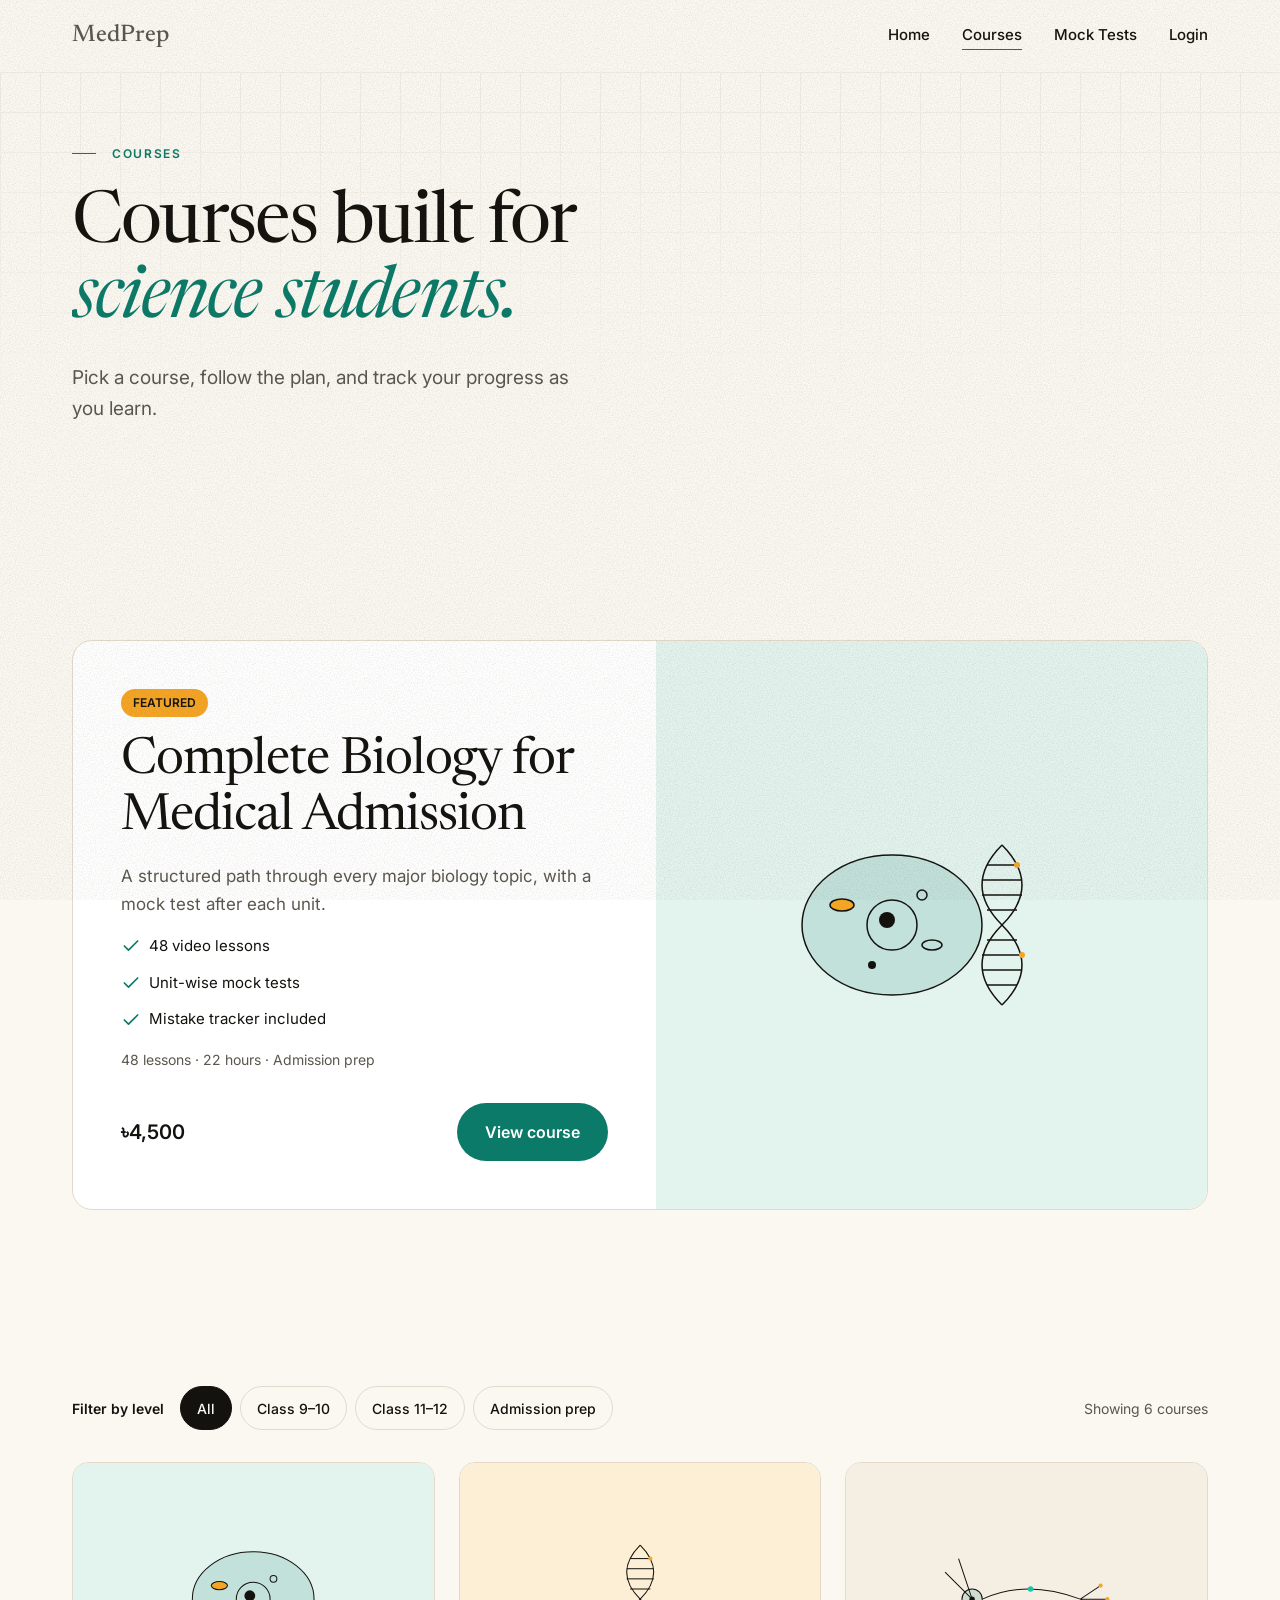
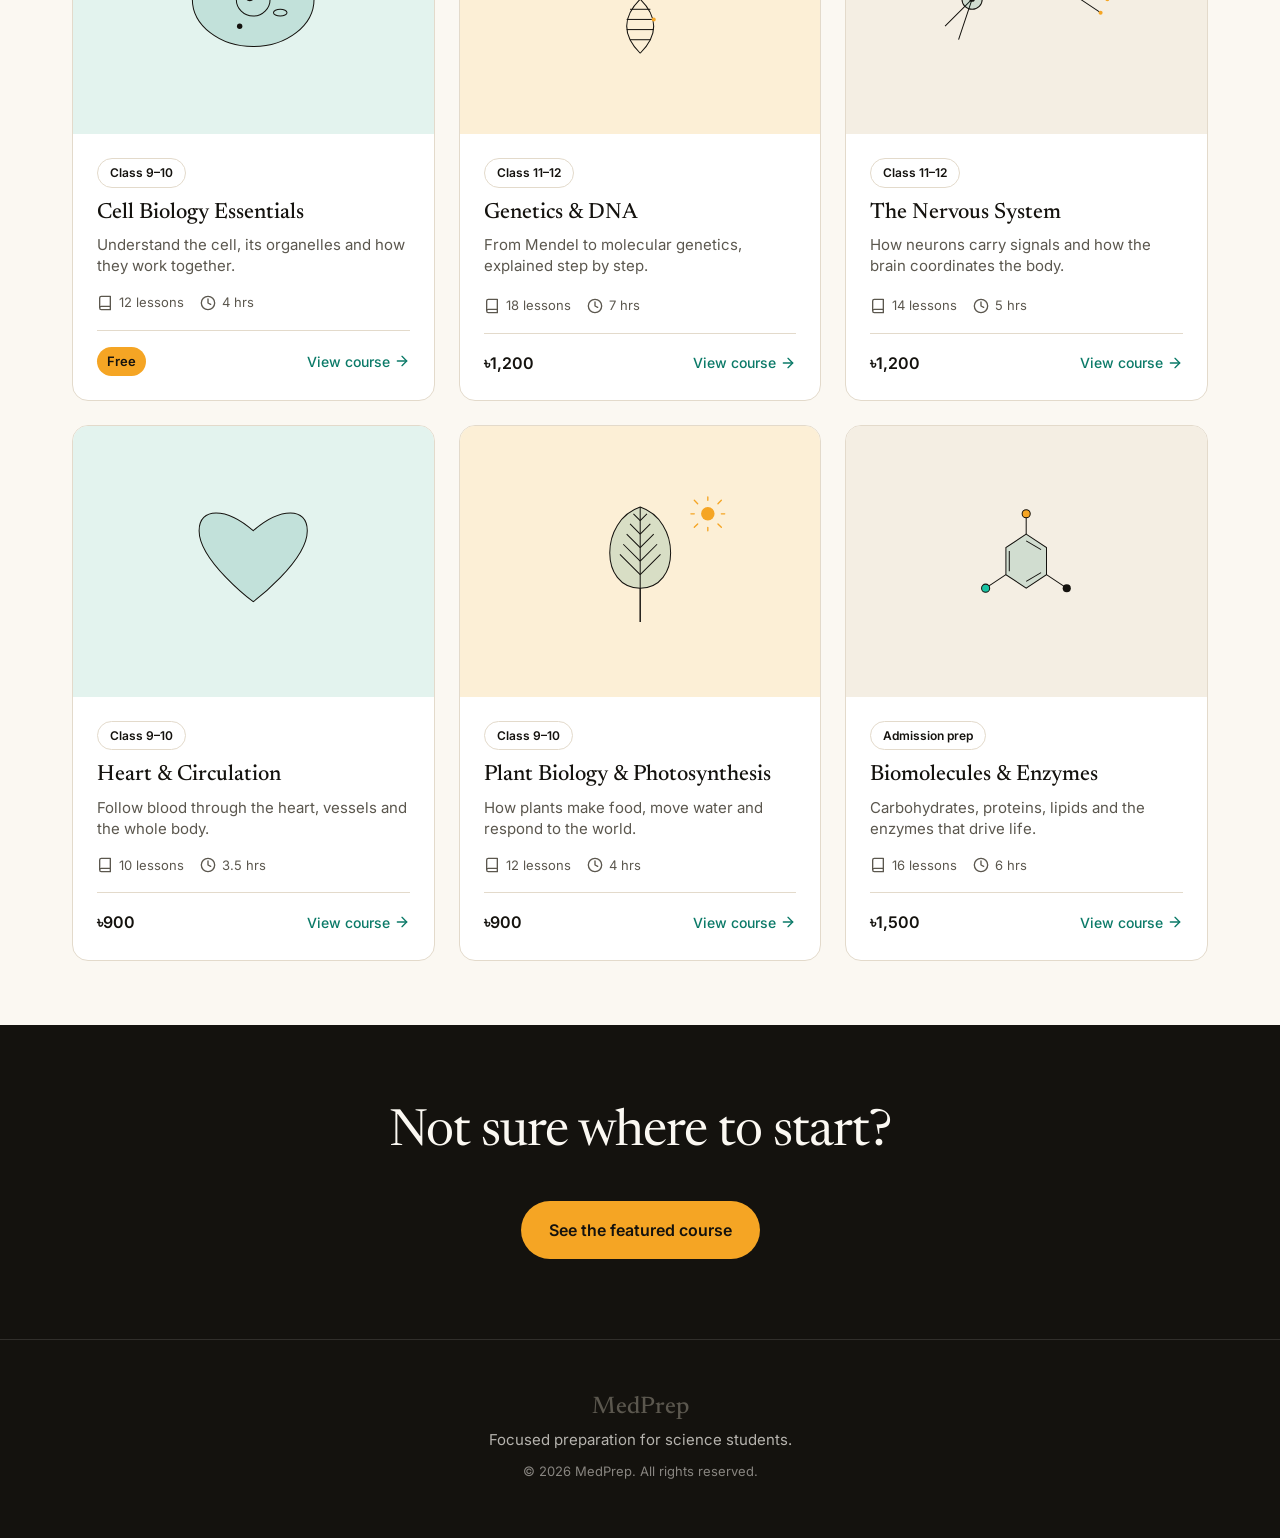
==== commit c168350e: "Fix MedPrep layout, typography, SVG artifacts, and filter animations - Removed <br> from h1 in index" ====
--- a/courses.html
+++ b/courses.html
@@ -52,7 +52,7 @@
         <div class="hero-content">
           <div class="eyebrow hero-fade">Courses</div>
           <h1 id="hero-heading">
-            <span class="h1-line-wrapper"><span class="h1-line">Courses built for</span></span><br>
+            <span class="h1-line-wrapper"><span class="h1-line">Courses built for</span></span>
             <span class="h1-line-wrapper">
               <span class="h1-line" style="position: relative;">
                 <em>science students.</em>
@@ -187,7 +187,6 @@
                 <line x1="145" y1="180" x2="175" y2="180" stroke="var(--ink)" stroke-width="1.5" />
                 <circle cx="175" cy="60" r="3" fill="var(--highlight)" />
                 <circle cx="180" cy="150" r="3" fill="var(--highlight)" />
-                <rect x="0" y="0" width="320" height="240" fill="var(--accent)" fill-opacity="0.15" style="mix-blend-mode: overlay;"/>
               </svg>
             </div>
             <div class="card-content">
--- a/style.css
+++ b/style.css
@@ -85,7 +85,7 @@
 
 @media (min-width: 768px) {
   h1 {
-    font-size: clamp(2.75rem, 6.2vw, 5.25rem);
+    font-size: clamp(2.75rem, 6.2vw, 4.5rem);
   }
 }
 
@@ -171,7 +171,7 @@
 /* SKIP LINK */
 .skip-link {
   position: absolute;
-  top: -40px;
+  top: -100px;
   left: 0;
   background: var(--ink);
   color: var(--ivory);
@@ -358,10 +358,16 @@
     display: flex;
     align-items: center;
     justify-content: center;
+    margin-left: auto;
   }
 }
 
 /* HERO */
+.hero > .container,
+.page-hero > .container {
+  width: 100%;
+}
+
 .hero {
   min-height: 88vh;
   display: flex;
@@ -419,6 +425,10 @@
 
 .wavy-path {
   stroke-dasharray: 400;
+  stroke-dashoffset: 0;
+}
+
+html.js .wavy-path {
   stroke-dashoffset: 400;
 }
 
@@ -719,12 +729,13 @@
 /* Page Intro (.page-hero) */
 .page-hero {
   position: relative;
-  padding: 96px 0 48px;
+  padding: 72px 0 32px;
   overflow: hidden;
+  min-height: 0;
 }
 @media (max-width: 768px) {
   .page-hero {
-    padding: 64px 0 32px;
+    padding: 56px 0 24px;
   }
 }
 .page-hero .hero-grid {
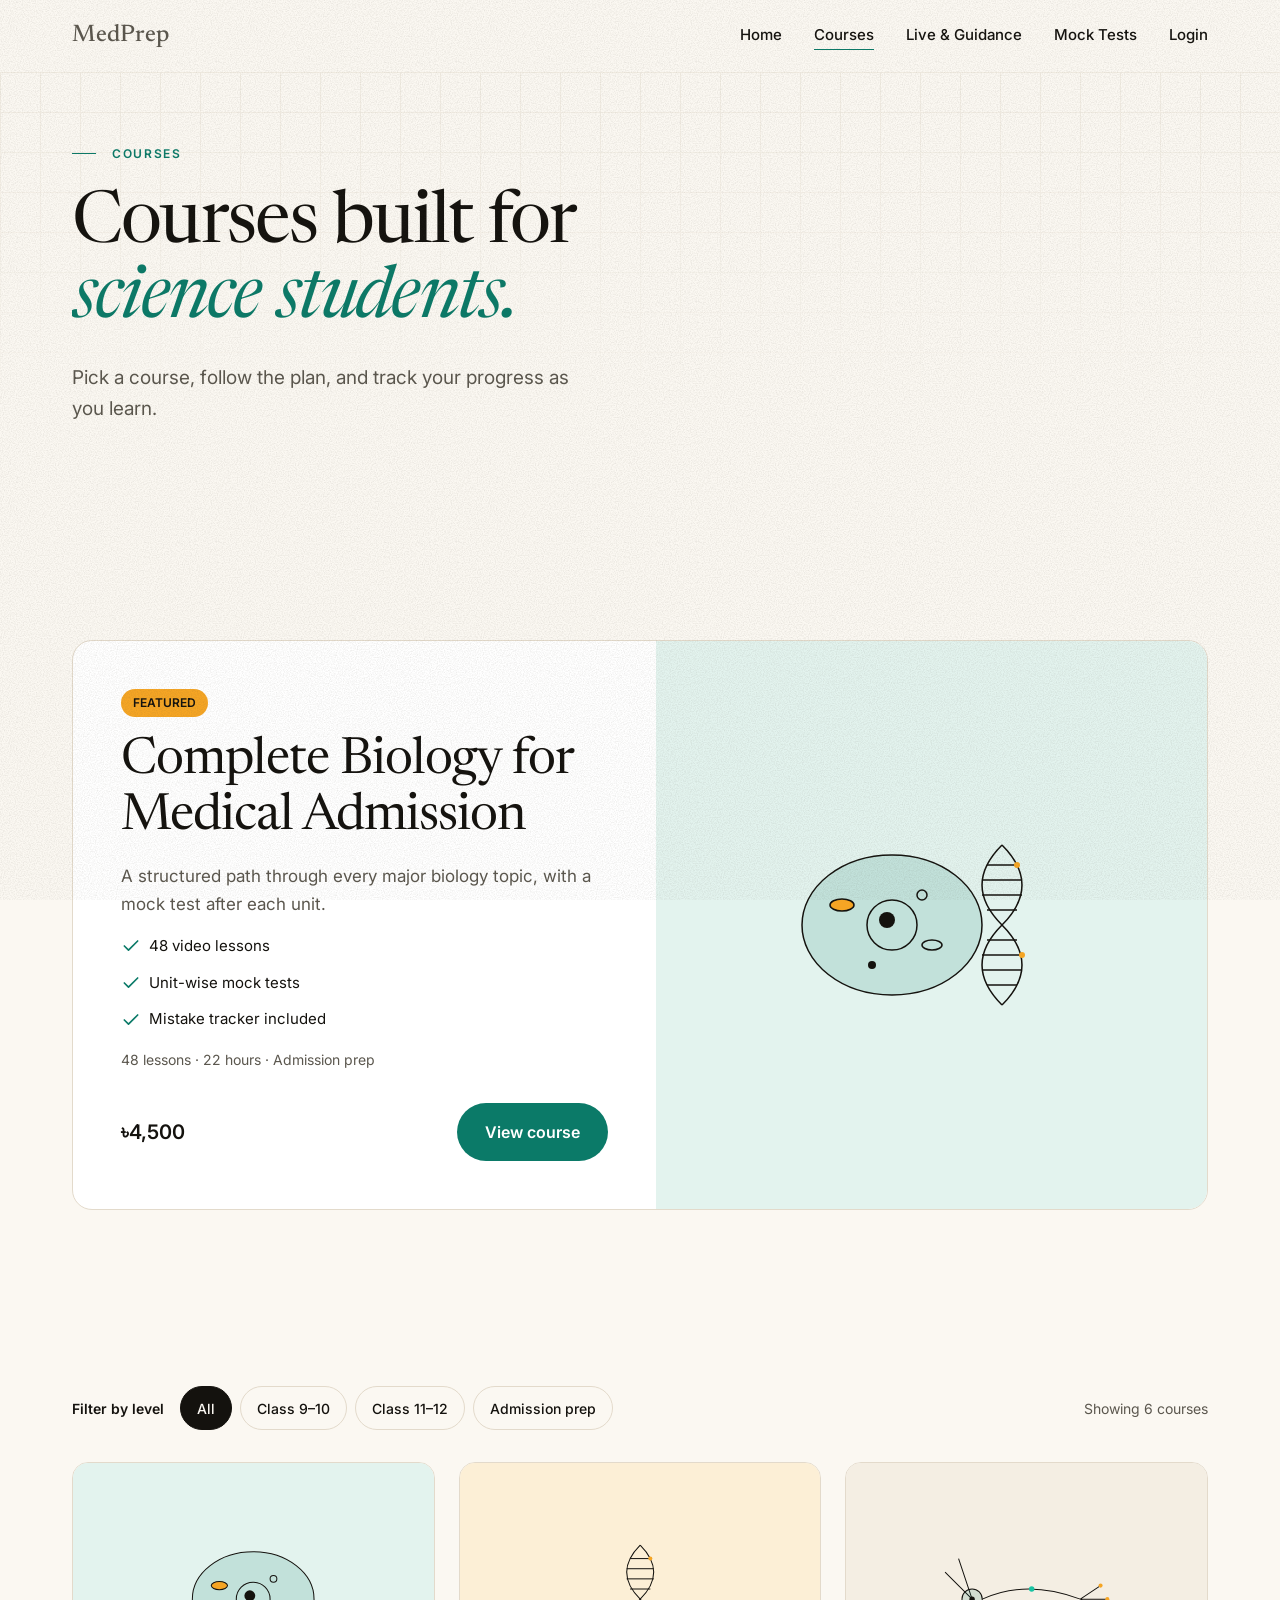
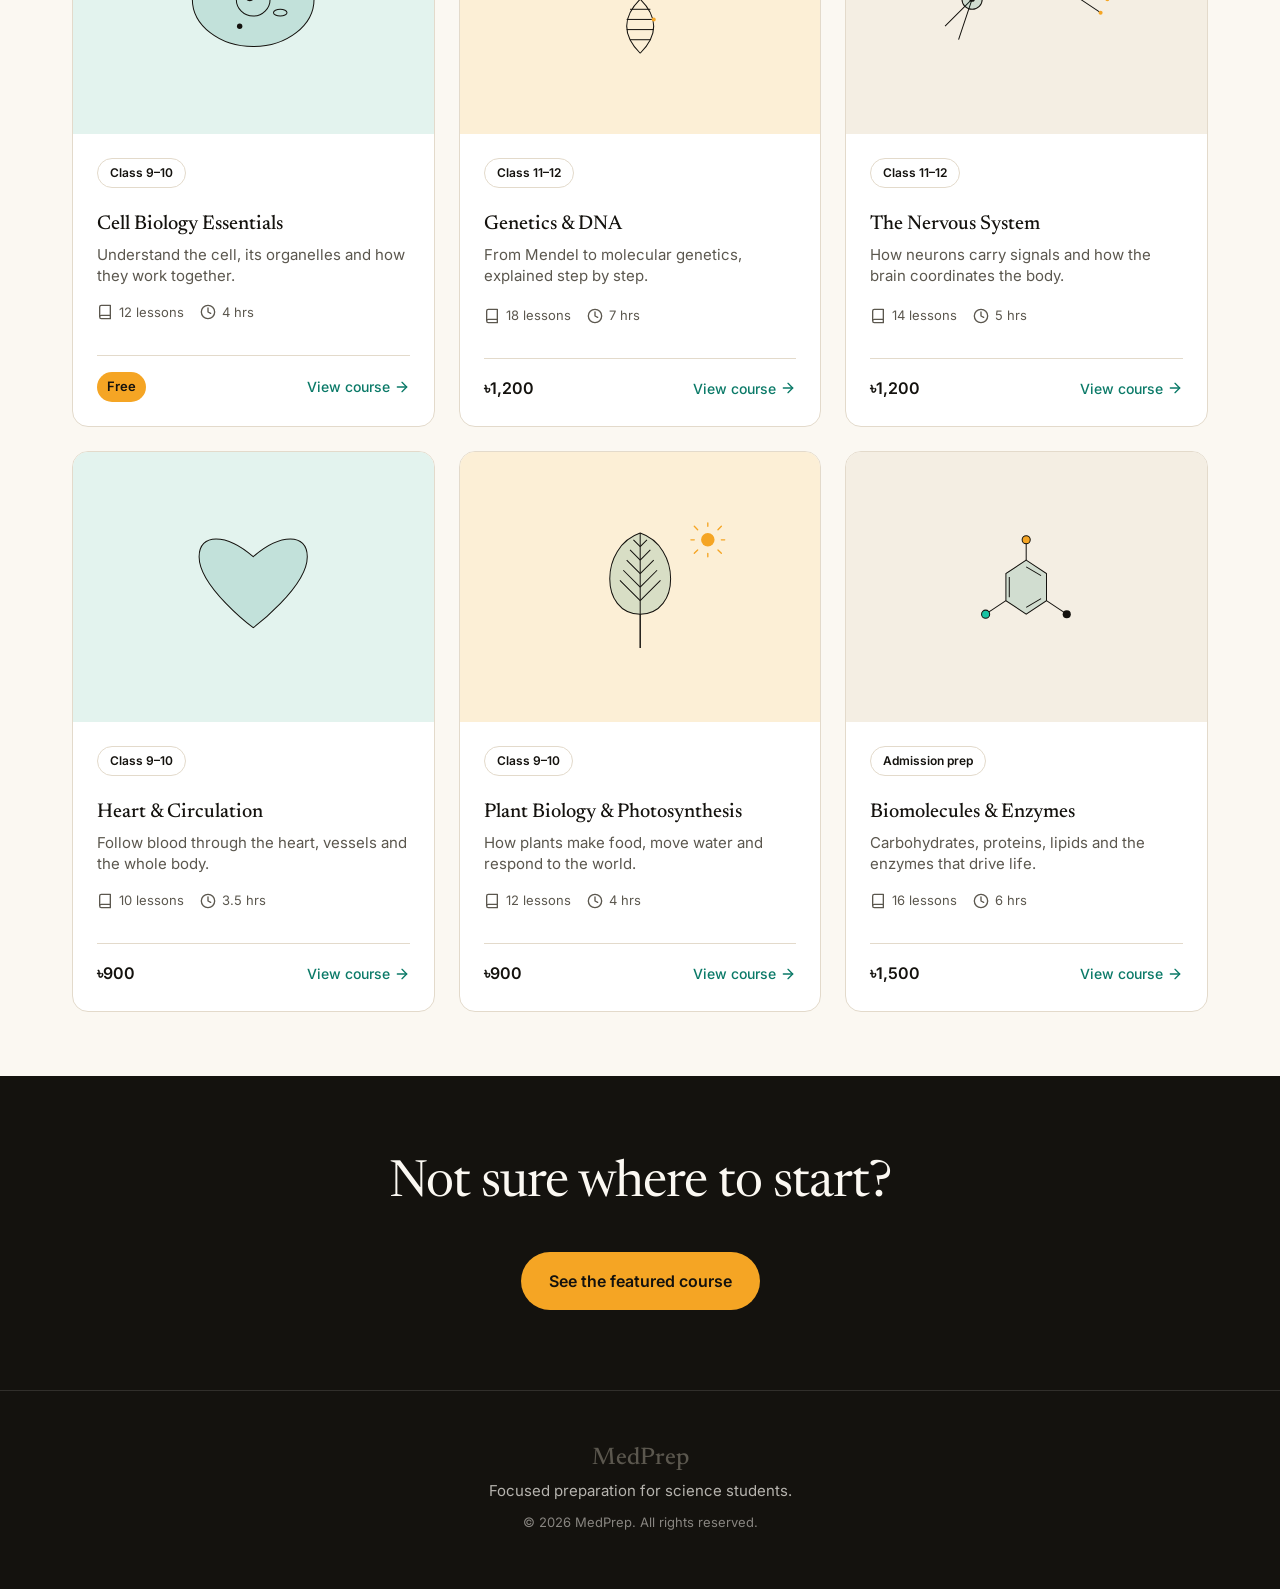
==== commit 55649367: "feat: add Live & Guidance page - Created live.html following exact design system specs and layout gu" ====
--- a/courses.html
+++ b/courses.html
@@ -36,6 +36,7 @@
         <ul class="nav-links">
           <li><a href="index.html">Home</a></li>
           <li><a href="courses.html" aria-current="page">Courses</a></li>
+          <li><a href="live.html">Live & Guidance</a></li>
           <li><a href="#">Mock Tests</a></li>
           <li><a href="#">Login</a></li>
         </ul>
--- a/style.css
+++ b/style.css
@@ -1106,3 +1106,485 @@
 .anim-bob {
   animation: bob 4s ease-in-out alternate infinite;
 }
+
+/* ==========================================================================
+   LIVE PAGE SPECIFIC STYLES
+   ========================================================================== */
+
+.live-hero {
+  padding-top: 72px;
+  padding-bottom: 32px;
+  min-height: auto;
+}
+
+@media (max-width: 768px) {
+  .live-hero {
+    padding-top: 56px;
+    padding-bottom: 24px;
+  }
+}
+
+/* Next Live Card */
+.next-live-card {
+  background: var(--white);
+  border: 1px solid var(--line);
+  border-radius: 20px;
+  display: flex;
+  flex-direction: column;
+  overflow: hidden;
+}
+
+@media (min-width: 769px) {
+  .next-live-card {
+    flex-direction: row;
+  }
+}
+
+.next-live-info {
+  padding: 32px;
+  flex: 1;
+}
+
+.next-live-info .amber-pill {
+  background-color: var(--tint-amber);
+  color: var(--ink);
+  font-size: 0.875rem;
+  font-weight: 500;
+  display: inline-flex;
+  align-items: center;
+  gap: 8px;
+  padding: 4px 12px;
+  border-radius: 9999px;
+  margin-bottom: 16px;
+}
+
+.pulsing-dot {
+  width: 8px;
+  height: 8px;
+  background-color: var(--highlight);
+  border-radius: 50%;
+  display: block;
+}
+
+@media (prefers-reduced-motion: no-preference) {
+  .pulsing-dot {
+    animation: pulse-dot 2s infinite;
+  }
+}
+
+@keyframes pulse-dot {
+  0% { transform: scale(0.95); box-shadow: 0 0 0 0 rgba(245, 165, 36, 0.7); }
+  70% { transform: scale(1); box-shadow: 0 0 0 6px rgba(245, 165, 36, 0); }
+  100% { transform: scale(0.95); box-shadow: 0 0 0 0 rgba(245, 165, 36, 0); }
+}
+
+.next-live-info h2 {
+  font-family: 'Newsreader', serif;
+  font-size: 2rem;
+  margin-bottom: 8px;
+}
+
+.next-live-info p {
+  color: var(--muted);
+  margin-bottom: 16px;
+}
+
+.next-live-info .pill-group {
+  margin-bottom: 16px;
+}
+
+.next-live-info .meta-row {
+  font-size: 0.875rem;
+  font-weight: 500;
+  color: var(--ink);
+  margin-bottom: 24px;
+}
+
+.next-live-info .actions {
+  display: flex;
+  flex-direction: column;
+  gap: 16px;
+  align-items: flex-start;
+}
+
+@media (min-width: 640px) {
+  .next-live-info .actions {
+    flex-direction: row;
+    align-items: center;
+  }
+}
+
+.primary-action {
+  display: flex;
+  flex-direction: column;
+  gap: 4px;
+}
+
+.small-note {
+  font-size: 0.75rem;
+  color: var(--muted);
+}
+
+.next-live-countdown {
+  background-color: var(--tint-teal);
+  padding: 32px;
+  display: flex;
+  align-items: center;
+  justify-content: center;
+  flex-direction: column;
+}
+
+@media (min-width: 769px) {
+  .next-live-countdown {
+    width: 400px;
+    flex-shrink: 0;
+  }
+}
+
+.countdown-boxes {
+  display: flex;
+  gap: 12px;
+}
+
+@media (max-width: 320px) {
+  .countdown-boxes {
+    gap: 4px;
+  }
+}
+
+.countdown-box {
+  background: var(--white);
+  border: 1px solid var(--line);
+  border-radius: 12px;
+  width: 64px;
+  height: 72px;
+  display: flex;
+  flex-direction: column;
+  align-items: center;
+  justify-content: center;
+  overflow: hidden;
+}
+
+@media (max-width: 320px) {
+  .countdown-box {
+    width: 56px;
+    height: 64px;
+  }
+}
+
+.countdown-val {
+  font-family: 'Newsreader', serif;
+  font-size: clamp(1.75rem, 6vw, 3rem);
+  font-weight: 400;
+  line-height: 1;
+  display: inline-block;
+}
+
+.countdown-label {
+  font-size: 0.625rem;
+  text-transform: uppercase;
+  color: var(--muted);
+  letter-spacing: 0.05em;
+  margin-top: 4px;
+}
+
+
+/* Content Library Grids */
+.library-section {
+  margin-top: 48px;
+}
+
+.library-section .section-header {
+  margin-bottom: 32px;
+}
+
+.library-section .section-header h2 {
+  font-family: 'Newsreader', serif;
+  font-size: 2rem;
+  margin-top: 8px;
+}
+
+.cards-grid {
+  display: grid;
+  grid-template-columns: 1fr;
+  gap: 24px;
+}
+
+@media (min-width: 640px) {
+  .cards-grid {
+    grid-template-columns: repeat(2, 1fr);
+  }
+}
+
+@media (min-width: 1024px) {
+  .cards-grid {
+    grid-template-columns: repeat(3, 1fr);
+  }
+}
+
+/* Recording Cards */
+.recording-card {
+  display: flex;
+  flex-direction: column;
+  background: var(--white);
+  border: 1px solid var(--line);
+  border-radius: 16px;
+  overflow: hidden;
+  text-decoration: none;
+  color: inherit;
+  transition: transform 0.2s ease, border-color 0.2s ease, box-shadow 0.2s ease;
+  position: relative;
+}
+
+.recording-card:hover {
+  transform: translateY(-4px);
+  border-color: var(--accent);
+  box-shadow: 0 12px 24px rgba(20, 18, 14, 0.05);
+}
+
+.thumbnail-panel {
+  aspect-ratio: 16/9;
+  display: flex;
+  align-items: center;
+  justify-content: center;
+  position: relative;
+  background-color: var(--tint-teal); /* Fallback */
+}
+
+.thumbnail-panel.bg-tint-teal { background-color: var(--tint-teal); }
+.thumbnail-panel.bg-tint-amber { background-color: var(--tint-amber); }
+.thumbnail-panel.bg-tint-paper { background-color: var(--tint-paper); }
+
+.play-btn {
+  transition: transform 0.2s ease;
+}
+
+.recording-card:hover .play-btn {
+  transform: scale(1.08);
+}
+
+.duration-pill {
+  position: absolute;
+  bottom: 12px;
+  right: 12px;
+  background: rgba(20, 18, 14, 0.8);
+  color: var(--white);
+  font-size: 0.75rem;
+  padding: 4px 8px;
+  border-radius: 6px;
+  font-weight: 500;
+}
+
+.card-content {
+  padding: 24px;
+  display: flex;
+  flex-direction: column;
+  flex: 1;
+}
+
+.card-content h3 {
+  font-family: 'Newsreader', serif;
+  font-size: 1.25rem;
+  margin: 12px 0 8px;
+  font-weight: 500;
+}
+
+.muted-line {
+  color: var(--muted);
+  font-size: 0.875rem;
+  margin-bottom: auto;
+}
+
+.card-footer {
+  margin-top: 16px;
+  display: flex;
+  justify-content: space-between;
+  align-items: center;
+  font-size: 0.875rem;
+}
+
+.card-footer .date, .card-footer .read-time {
+  color: var(--muted);
+}
+
+.card-footer .action-link {
+  color: var(--accent);
+  font-weight: 500;
+}
+
+/* Stretched Link Pattern */
+.recording-card::before, .guide-card::before {
+  content: '';
+  position: absolute;
+  top: 0; left: 0; right: 0; bottom: 0;
+  z-index: 1;
+}
+
+/* Guide Cards */
+.guide-card {
+  display: flex;
+  flex-direction: column;
+  background: var(--white);
+  border: 1px solid var(--line);
+  border-radius: 16px;
+  padding: 28px;
+  text-decoration: none;
+  color: inherit;
+  transition: transform 0.2s ease, border-color 0.2s ease, box-shadow 0.2s ease;
+  position: relative;
+}
+
+.guide-card:hover {
+  transform: translateY(-4px);
+  border-color: var(--accent);
+  box-shadow: 0 12px 24px rgba(20, 18, 14, 0.05);
+}
+
+.guide-header {
+  display: flex;
+  justify-content: space-between;
+  align-items: flex-start;
+  margin-bottom: 20px;
+}
+
+.guide-icon {
+  color: var(--accent);
+}
+
+.guide-card h3 {
+  font-family: 'Newsreader', serif;
+  font-size: 1.375rem;
+  font-weight: 500;
+  margin-bottom: 8px;
+}
+
+.guide-card .card-footer {
+  margin-top: auto;
+  padding-top: 20px;
+}
+
+/* Ask a Question Form */
+.ask-grid {
+  display: grid;
+  grid-template-columns: 1fr;
+  gap: 48px;
+}
+
+@media (min-width: 769px) {
+  .ask-grid {
+    grid-template-columns: 1fr 1fr;
+  }
+}
+
+.ask-info h2 {
+  font-family: 'Newsreader', serif;
+  font-size: 2.5rem;
+  margin: 16px 0;
+}
+
+.ask-info p {
+  color: var(--muted);
+  margin-bottom: 16px;
+  max-width: 400px;
+}
+
+.ask-form-container {
+  background: var(--white);
+  padding: 32px;
+  border-radius: 16px;
+  border: 1px solid var(--line);
+}
+
+.form-group {
+  margin-bottom: 20px;
+}
+
+.form-group label {
+  display: block;
+  font-weight: 500;
+  margin-bottom: 8px;
+  font-size: 0.875rem;
+}
+
+.req {
+  color: var(--accent);
+}
+
+.form-control {
+  width: 100%;
+  min-height: 44px;
+  border: 1px solid var(--line);
+  border-radius: 12px;
+  padding: 10px 14px;
+  font-family: inherit;
+  font-size: 1rem;
+  background-color: var(--ivory);
+  transition: border-color 0.2s, box-shadow 0.2s;
+}
+
+.form-control:focus {
+  outline: none;
+  border-color: var(--accent);
+  box-shadow: 0 0 0 2px var(--accent);
+}
+
+textarea.form-control {
+  resize: vertical;
+  min-height: 120px;
+}
+
+.form-meta {
+  display: flex;
+  justify-content: flex-end;
+  margin-top: 4px;
+}
+
+.char-count {
+  font-size: 0.75rem;
+  color: var(--muted);
+}
+
+.checkbox-group {
+  display: flex;
+  align-items: flex-start;
+  gap: 12px;
+}
+
+.checkbox-group input[type="checkbox"] {
+  width: 20px;
+  height: 20px;
+  margin-top: 2px;
+  accent-color: var(--accent);
+}
+
+.checkbox-group label {
+  margin-bottom: 0;
+  font-weight: 400;
+  color: var(--muted);
+}
+
+.inline-error {
+  color: #D32F2F; /* A standard accessible red for error text */
+  font-size: 0.75rem;
+  display: block;
+  margin-top: 4px;
+}
+
+.form-control[aria-invalid="true"] {
+  border-color: #D32F2F;
+}
+
+.form-control[aria-invalid="true"]:focus {
+  box-shadow: 0 0 0 2px #D32F2F;
+}
+
+
+.btn-outline {
+  background-color: transparent;
+  color: var(--ink);
+  border: 1px solid var(--line);
+}
+
+.btn-outline:hover {
+  background-color: rgba(20, 18, 14, 0.05);
+}
